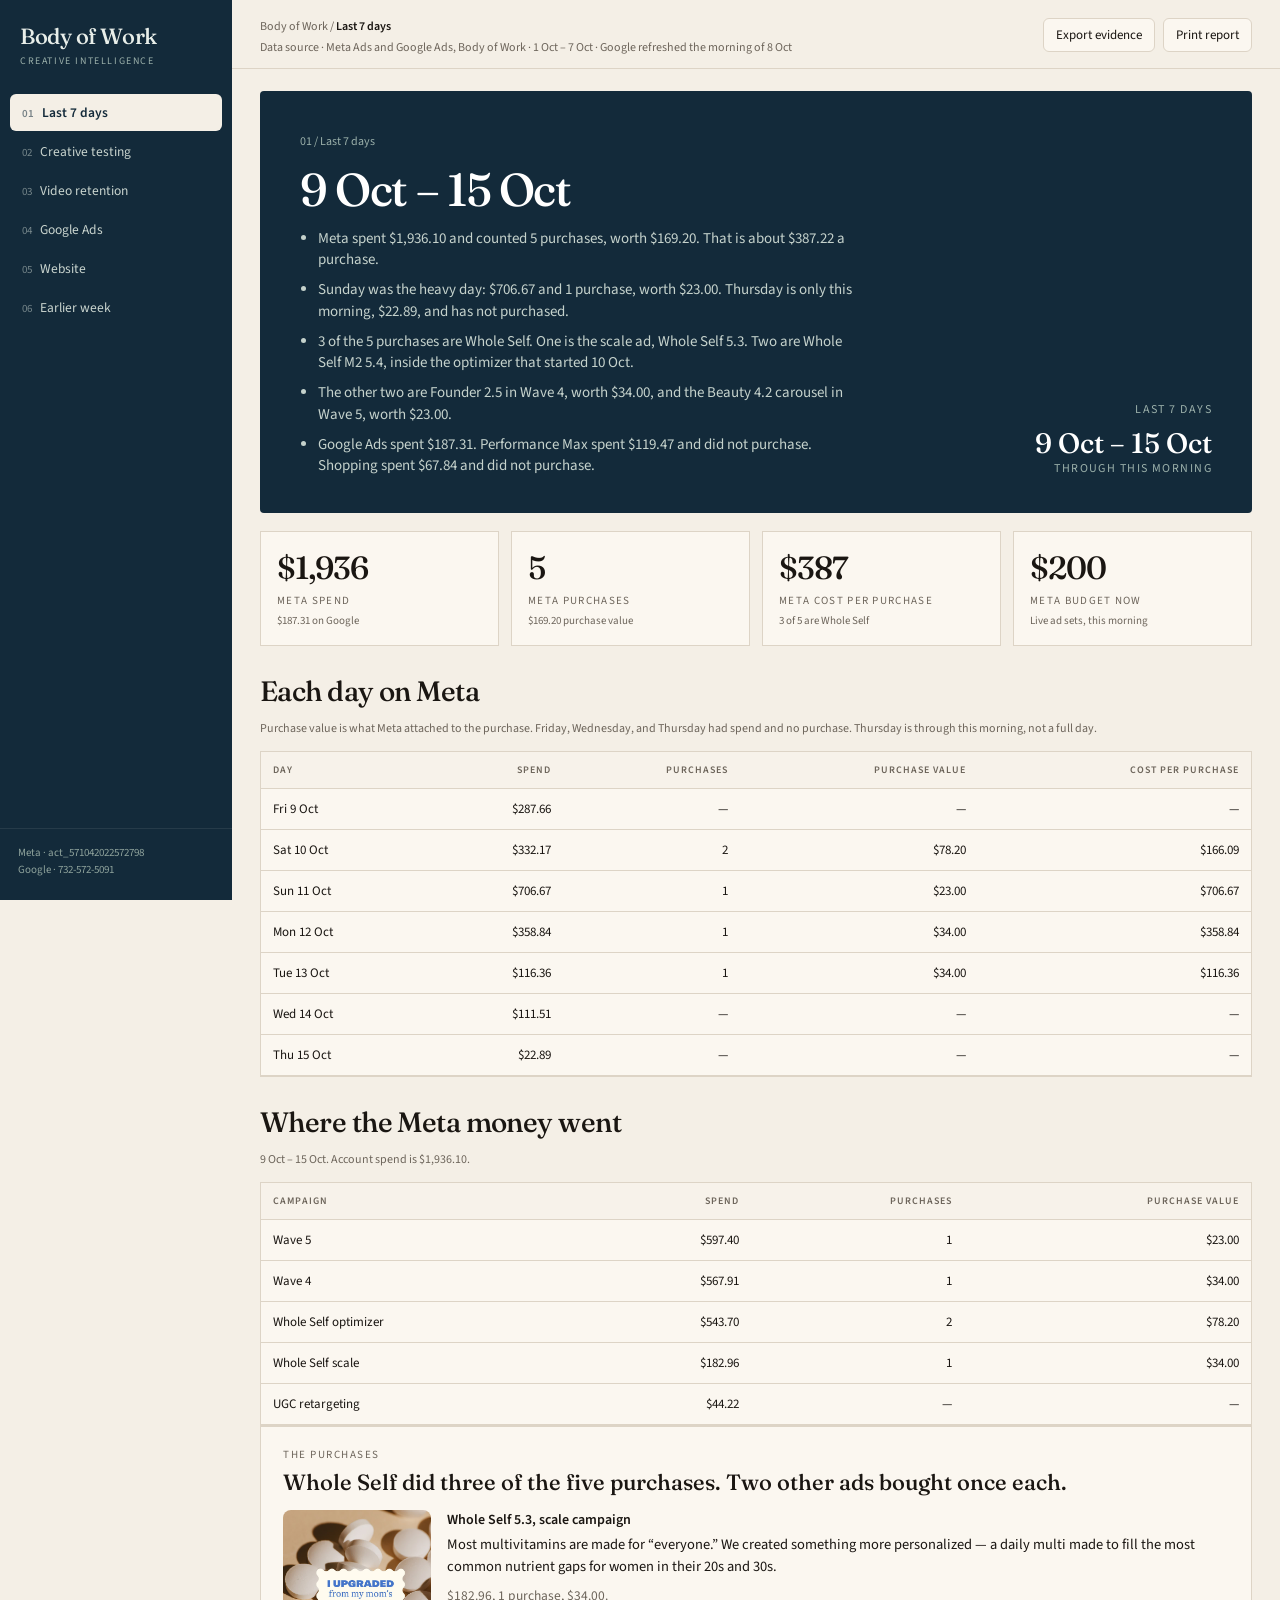
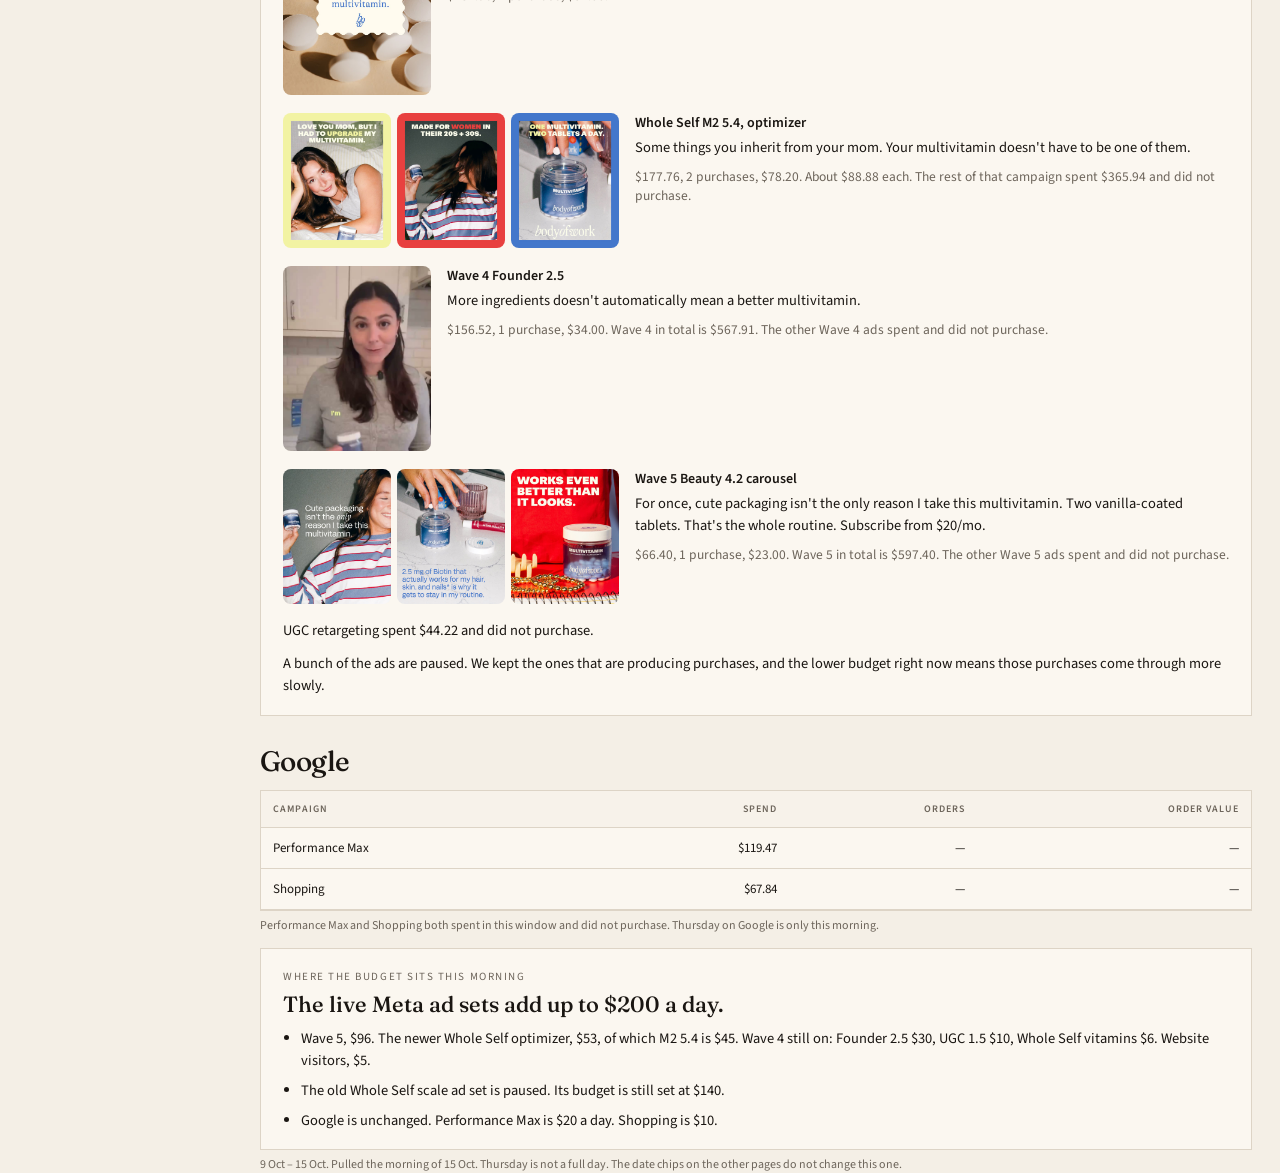
==== index.html @ 04e2803b "Refresh the live dashboard through 2026-10-17. Co-authored-by: olgaleym <olgaleym@gmail.com>" ====
<!DOCTYPE html>
<html lang="en">
<head>
  <meta charset="UTF-8" />
  <meta name="viewport" content="width=device-width, initial-scale=1" />
  <title>Body of Work · Creative Intelligence</title>
  <meta http-equiv="Cache-Control" content="no-cache, no-store, must-revalidate" />
  <meta http-equiv="Pragma" content="no-cache" />
  <link rel="preconnect" href="https://fonts.googleapis.com" />
  <link rel="preconnect" href="https://fonts.gstatic.com" crossorigin />
  <link href="https://fonts.googleapis.com/css2?family=Fraunces:opsz,wght@9..144,400;9..144,500;9..144,600&family=Source+Sans+3:wght@400;500;600;700&display=swap" rel="stylesheet" />
  <link rel="stylesheet" href="styles.css?v=20261017a" />
</head>
<body>
  <aside class="sidebar">
    <div class="brand">
      <div class="mark">Body of Work</div>
      <div class="sub">Creative intelligence</div>
    </div>
    <nav class="nav" id="nav"></nav>
    <div class="sidebar-foot">
      Meta · act_571042022572798<br />
      Google · 732-572-5091
    </div>
  </aside>
  <div class="shell">
    <header class="topbar">
      <div>
        <div class="crumb">Body of Work / <strong id="crumb">Creative Intelligence</strong></div>
        <div class="meta-line" id="metaLine"></div>
      </div>
      <div class="top-actions">
        <div class="periods" id="periods"></div>
        <div class="custom-range hidden" id="customRange">
          <input type="date" id="fromDate" />
          <span>to</span>
          <input type="date" id="toDate" />
        </div>
        <button class="btn" id="exportBtn">Export evidence</button>
        <button class="btn" onclick="window.print()">Print report</button>
      </div>
    </header>
    <div class="stage">
      <main class="content" id="page"><p class="lede">Loading the last 7 days…</p></main>
      <aside class="inspector" id="inspector"></aside>
    </div>
  </div>
  <script src="app.js?v=20261017a"></script>
</body>
</html>
---- styles.css ----
:root {
  --bg: #f4efe6;
  --bg-2: #ebe4d8;
  --paper: #fbf7f0;
  --navy: #132a3a;
  --navy-2: #1b3a4e;
  --ink: #1a1612;
  --muted: #6d655b;
  --line: #ddd4c6;
  --green: #d7ead9;
  --green-ink: #215c38;
  --gold: #c4a36a;
  --warn: #f0e2c4;
  --warn-ink: #7a5a18;
  --danger: #ead7d2;
  --accent: #2c6a56;
  --sidebar: 232px;
  --inspector: 340px;
  --serif: "Fraunces", "Iowan Old Style", Georgia, serif;
  --sans: "Source Sans 3", "Avenir Next", "Segoe UI", sans-serif;
}

* { box-sizing: border-box; }
html, body { margin: 0; height: 100%; }
body {
  font-family: var(--sans);
  color: var(--ink);
  background: var(--bg);
  display: flex;
  min-height: 100%;
}

button, input, select { font-family: inherit; }

.sidebar {
  width: var(--sidebar);
  background: var(--navy);
  color: #e8eee9;
  display: flex;
  flex-direction: column;
  flex-shrink: 0;
  min-height: 100vh;
  position: sticky;
  top: 0;
}
.brand { padding: 22px 20px 18px; }
.brand .mark {
  font-family: var(--serif);
  font-size: 22px;
  font-weight: 500;
  letter-spacing: -0.02em;
}
.brand .sub {
  margin-top: 4px;
  font-size: 10px;
  letter-spacing: 0.16em;
  text-transform: uppercase;
  color: #9bb0aa;
}
.nav { display: flex; flex-direction: column; padding: 8px 10px; gap: 2px; }
.nav button {
  appearance: none;
  background: transparent;
  border: 0;
  color: #c9d4ce;
  text-align: left;
  padding: 9px 12px;
  border-radius: 6px;
  font-size: 13.5px;
  cursor: pointer;
}
.nav button:hover { background: rgba(255,255,255,0.06); color: #fff; }
.nav button.active { background: #f4efe6; color: var(--navy); font-weight: 600; }
.nav .num { opacity: 0.55; margin-right: 8px; font-size: 11px; }
.sidebar-foot {
  margin-top: auto;
  padding: 16px 18px 22px;
  font-size: 11px;
  color: #8fa39c;
  line-height: 1.5;
  border-top: 1px solid rgba(255,255,255,0.08);
}

.shell { flex: 1; min-width: 0; display: flex; flex-direction: column; }
.topbar {
  display: flex;
  align-items: flex-start;
  justify-content: space-between;
  gap: 16px;
  padding: 18px 28px 12px;
  border-bottom: 1px solid var(--line);
  background: var(--bg);
  position: sticky;
  top: 0;
  z-index: 5;
}
.crumb { font-size: 12px; color: var(--muted); }
.crumb strong { color: var(--ink); font-weight: 600; }
.meta-line { margin-top: 4px; font-size: 12px; color: var(--muted); }
.top-actions { display: flex; gap: 8px; align-items: center; flex-wrap: wrap; justify-content: flex-end; }
.btn {
  border: 1px solid var(--line);
  background: var(--paper);
  color: var(--ink);
  padding: 7px 12px;
  border-radius: 6px;
  font-size: 13px;
  cursor: pointer;
}
.btn:hover { background: #fff; }
.btn.primary { background: var(--navy); color: #f4efe6; border-color: var(--navy); }
.btn.primary:hover { background: var(--navy-2); }

.periods { display: flex; gap: 6px; flex-wrap: wrap; align-items: center; }
.chip {
  border: 1px solid var(--line);
  background: transparent;
  color: var(--muted);
  padding: 5px 10px;
  border-radius: 999px;
  font-size: 12px;
  cursor: pointer;
}
.chip.active { background: var(--navy); color: #f4efe6; border-color: var(--navy); }
.custom-range { display: flex; gap: 6px; align-items: center; }
.custom-range input[type="date"] {
  border: 1px solid var(--line);
  background: var(--paper);
  padding: 4px 8px;
  border-radius: 6px;
  font-size: 12px;
}
.custom-range.hidden { display: none; }

.stage { display: flex; flex: 1; min-height: 0; }
.content { flex: 1; min-width: 0; padding: 22px 28px 64px; }
.inspector {
  width: var(--inspector);
  flex-shrink: 0;
  border-left: 1px solid var(--line);
  background: var(--paper);
  padding: 18px 16px 32px;
  display: none;
}
.inspector.open { display: block; overflow-y: auto; }
.inspector .media-video {
  width: 100%;
  aspect-ratio: 4 / 5;
  height: auto;
  object-fit: contain;
  border: 0;
  border-radius: 8px;
  background: #111;
  margin: 0 0 12px;
  display: block;
}
.inspector .media-still {
  width: 100%;
  height: auto;
  display: block;
  border-radius: 8px;
  margin: 0 0 8px;
  background: #111;
}
.inspector h3 { font-family: var(--serif); font-weight: 500; margin: 0 0 8px; font-size: 22px; }
.inspector .preview {
  width: 100%;
  aspect-ratio: 4/5;
  object-fit: cover;
  border-radius: 8px;
  background: var(--bg-2);
  margin-bottom: 12px;
}
.inspector .preview-frame {
  width: 100%;
  height: 480px;
  border: 0;
  border-radius: 8px;
  background: #111;
  margin-bottom: 12px;
}
.kvs { display: grid; grid-template-columns: 1fr 1fr; gap: 10px 12px; margin: 12px 0 16px; }
.kvs div { font-size: 12px; color: var(--muted); }
.kvs strong { display: block; color: var(--ink); font-size: 16px; font-weight: 600; margin-top: 2px; }
.close-x { float: right; border: 0; background: none; cursor: pointer; color: var(--muted); font-size: 18px; }

h1 {
  font-family: var(--serif);
  font-weight: 500;
  font-size: 42px;
  line-height: 1.12;
  letter-spacing: -0.03em;
  margin: 8px 0 10px;
}
h2 {
  font-family: var(--serif);
  font-weight: 500;
  font-size: 28px;
  margin: 28px 0 12px;
  letter-spacing: -0.02em;
}
h3 { font-size: 15px; margin: 0 0 8px; }
.lede { font-size: 16px; color: var(--muted); max-width: 640px; line-height: 1.5; }
.caption { font-size: 12px; color: var(--muted); margin: 6px 0 14px; }
.k {
  font-size: 11px;
  letter-spacing: 0.14em;
  text-transform: uppercase;
  color: var(--muted);
  margin-bottom: 6px;
}

.hero {
  background: var(--navy);
  color: #f4efe6;
  padding: 36px 40px;
  border-radius: 4px;
  display: grid;
  grid-template-columns: 1.5fr 0.9fr;
  gap: 24px;
  align-items: end;
}
.hero h1 { color: #fff; font-size: 46px; margin: 0 0 12px; }
.hero p { color: #c5d2cc; margin: 0; max-width: 520px; }
.hero ul { margin: 0; padding-left: 18px; max-width: 560px; }
.hero li { color: #c5d2cc; margin: 0 0 8px; font-size: 15px; line-height: 1.45; }
.hero li:last-child { margin-bottom: 0; }
.hero .when { text-align: right; font-size: 12px; letter-spacing: 0.12em; text-transform: uppercase; color: #9bb0aa; }
.hero .when b { display: block; font-family: var(--serif); font-size: 28px; letter-spacing: 0; text-transform: none; color: #fff; font-weight: 500; margin-top: 8px; }

.kpi-row {
  display: grid;
  grid-template-columns: repeat(5, 1fr);
  gap: 0;
  border-bottom: 1px solid var(--line);
  margin: 8px 0 22px;
}
.kpi-row.six { grid-template-columns: repeat(6, 1fr); }
.kpi.muted .v { color: var(--muted); }
.kpi { padding: 18px 8px 16px 0; }
.kpi .v { font-size: 28px; font-weight: 500; letter-spacing: -0.03em; }
.kpi .l { font-size: 11px; letter-spacing: 0.12em; text-transform: uppercase; color: var(--muted); margin-top: 4px; }

.score-grid {
  display: grid;
  grid-template-columns: repeat(4, 1fr);
  gap: 12px;
  margin: 18px 0 28px;
}
.test-grid { display: grid; grid-template-columns: repeat(5, minmax(0, 1fr)); gap: 10px; margin: 8px 0 28px; }
.test-card { background: var(--paper); border: 1px solid var(--line); cursor: pointer; }
.test-card.paused { opacity: 0.78; }
.test-card .thumb { width: 100%; height: 148px; object-fit: cover; display: block; background: var(--bg-2); }
.test-body { padding: 12px 12px 14px; }
.test-card .flag { font-size: 10px; letter-spacing: 0.14em; text-transform: uppercase; color: var(--muted); }
.test-card h3 { font-family: var(--serif); font-size: 18px; font-weight: 500; margin: 4px 0 2px; }
.test-card .sub { font-size: 12px; color: var(--muted); }
.test-metrics { display: grid; grid-template-columns: repeat(3, 1fr); gap: 6px; margin-top: 10px; }
.test-metrics b { display: block; font-family: var(--serif); font-size: 18px; font-weight: 500; }
.test-metrics span { font-size: 10px; letter-spacing: 0.08em; text-transform: uppercase; color: var(--muted); }

.score-grid.ten { grid-template-columns: repeat(5, 1fr); }
.score-grid.funnel { grid-template-columns: repeat(4, 1fr); }
.score-grid.squares { grid-template-columns: repeat(4, minmax(0, 1fr)); gap: 10px; }
.score {
  background: var(--paper);
  border: 1px solid var(--line);
  padding: 18px 16px 16px;
  min-height: 96px;
}
.score-grid.squares .score {
  aspect-ratio: 1;
  min-height: 0;
  display: flex;
  flex-direction: column;
  justify-content: center;
  padding: 16px 16px 18px;
}
.score-grid.compact { grid-template-columns: repeat(5, minmax(0, 1fr)); gap: 8px; margin: 8px 0 14px; }
.score-grid.compact.four { grid-template-columns: repeat(4, minmax(0, 1fr)); }
.score-grid.compact .score { aspect-ratio: auto; min-height: 0; padding: 10px 12px 11px; }
.score-grid.compact .v { font-size: 22px; }
.score-grid.compact .l { margin-top: 4px; letter-spacing: 0.08em; }
.score-grid.compact .h { margin-top: 3px; }
.band { margin-top: 4px; }
.band h3 {
  font-family: var(--sans);
  font-size: 12px;
  font-weight: 600;
  letter-spacing: 0.14em;
  text-transform: uppercase;
  color: var(--muted);
  margin: 0;
}
.score .v { font-family: var(--serif); font-size: 32px; font-weight: 500; letter-spacing: -0.03em; line-height: 1.1; }
.score .l { font-size: 11px; letter-spacing: 0.12em; text-transform: uppercase; color: var(--muted); margin-top: 8px; }
.score .h { font-size: 11px; color: var(--muted); margin-top: 6px; line-height: 1.35; }
.score.muted .v { color: var(--muted); }

.flow { display: grid; gap: 10px; margin: 8px 0 28px; }
.flow-top { display: grid; grid-template-columns: 1fr 1fr 1.35fr; gap: 10px; }
.flow-card {
  background: var(--paper);
  border: 1px solid var(--line);
  padding: 18px 18px 16px;
  min-height: 210px;
  display: flex;
  flex-direction: column;
}
.flow-card .step {
  font-family: var(--serif);
  font-size: 28px;
  line-height: 1;
  color: var(--accent);
}
.flow-card h3 {
  font-family: var(--serif);
  font-size: 22px;
  font-weight: 500;
  margin: 10px 0 8px;
}
.flow-card > p { margin: 0; font-size: 14.5px; line-height: 1.45; }
.pills { display: flex; flex-direction: column; gap: 8px; margin-top: 14px; }
.pill {
  background: var(--bg);
  border: 1px solid var(--line);
  padding: 8px 10px 9px;
  font-size: 14px;
  line-height: 1.3;
}
.pill b {
  display: block;
  font-size: 10px;
  letter-spacing: 0.12em;
  text-transform: uppercase;
  color: var(--muted);
  font-weight: 600;
  margin-bottom: 2px;
}
.pill span, .camp-list span {
  display: block;
  font-family: ui-monospace, SFMono-Regular, Menlo, monospace;
  font-size: 11px;
  line-height: 1.4;
  word-break: break-word;
}
.camp-list { list-style: none; margin: 14px 0 0; padding: 0; display: flex; flex-direction: column; gap: 8px; }
.camp-list b {
  display: block;
  font-size: 10px;
  letter-spacing: 0.12em;
  text-transform: uppercase;
  color: var(--muted);
  font-weight: 600;
  margin-bottom: 2px;
}
.month-pane .camp-list b { color: #c4a36a; }
.month-pane .camp-list span { color: #f4efe6; }
.flow-card.sales { min-height: 0; }
.month-split { display: grid; grid-template-columns: 1fr 1fr; gap: 10px; margin-top: 16px; }
.month-pane { background: var(--navy); color: #f4efe6; padding: 18px 18px 16px; min-height: 180px; }
.month-pane .k { font-size: 11px; letter-spacing: 0.14em; text-transform: uppercase; color: #c4a36a; }
.month-pane h4 { font-family: var(--serif); font-size: 26px; font-weight: 500; margin: 6px 0 8px; }
.month-pane p { margin: 0; color: #e4ece8; font-size: 14.5px; line-height: 1.5; }
.month-pane.now { outline: 2px solid var(--gold); outline-offset: -2px; }

.insight-block { margin: 8px 0 28px; }
.insight-grid { display: grid; grid-template-columns: 1fr 1fr; gap: 16px; }
.insight {
  background: var(--paper);
  border: 1px solid var(--line);
  padding: 20px 22px 18px;
}
.insight.wide { grid-column: 1 / -1; }
.insight h3 {
  font-family: var(--serif);
  font-size: 22px;
  font-weight: 500;
  margin: 0 0 10px;
}
.insight p { margin: 0 0 10px; color: var(--ink); font-size: 14.5px; line-height: 1.55; }
.insight p:last-child { margin-bottom: 0; }
.insight .k { font-size: 11px; letter-spacing: 0.14em; text-transform: uppercase; color: var(--muted); margin-bottom: 6px; }
.insight ul { margin: 0; padding-left: 18px; }
.insight li { margin: 0 0 8px; font-size: 14.5px; line-height: 1.5; color: var(--ink); }
.insight li:last-child { margin-bottom: 0; }
.buy-list { display: flex; flex-direction: column; gap: 18px; margin: 14px 0 16px; }
.buy-card {
  display: grid;
  grid-template-columns: max-content minmax(0, 1fr);
  column-gap: 16px;
  align-items: start;
}
.buy-shots { display: flex; gap: 6px; }
.buy-shots img {
  width: 148px;
  max-width: 100%;
  height: auto;
  flex: 0 0 auto;
  border-radius: 8px;
  display: block;
  background: #111;
}
.buy-shots.row img { width: 108px; }
.buy-card .name { font-weight: 600; font-size: 14px; margin: 0 0 4px; }
.buy-card .copy { margin: 0 0 8px; font-size: 14.5px; line-height: 1.5; }
.buy-card .stat { margin: 0; font-size: 13.5px; line-height: 1.45; color: var(--muted); }

.signal-grid { display: grid; grid-template-columns: repeat(3, 1fr); gap: 16px; }
.signal {
  background: var(--paper);
  border: 1px solid var(--line);
  padding: 18px;
  min-height: 140px;
}
.signal .k { font-size: 11px; letter-spacing: 0.14em; text-transform: uppercase; color: var(--muted); }
.signal h3 { font-family: var(--serif); font-size: 26px; font-weight: 500; margin: 8px 0; }
.signal p { margin: 0; color: var(--muted); font-size: 14px; }

.table-wrap { overflow: auto; border: 1px solid var(--line); background: var(--paper); }
table { width: 100%; border-collapse: collapse; font-size: 13px; }
th, td { text-align: left; padding: 11px 12px; border-bottom: 1px solid var(--line); vertical-align: middle; }
th { font-size: 10px; letter-spacing: 0.1em; text-transform: uppercase; color: var(--muted); font-weight: 600; background: #f7f2ea; position: sticky; top: 0; }
td.num, th.num { text-align: right; font-variant-numeric: tabular-nums; }
tr:hover td { background: #f3eee4; }
tr.selected td { background: var(--green); }
tr { cursor: pointer; }
table.plain tr { cursor: default; }

.ad-cell { display: flex; gap: 10px; align-items: center; min-width: 220px; }
.ad-cell img, .thumb {
  width: 44px; height: 44px; object-fit: cover; border-radius: 4px; background: var(--bg-2); flex-shrink: 0;
}
.ad-cell .name, td .name { font-weight: 600; }
.ad-cell .sub, td .sub { font-size: 12px; color: var(--muted); }

.status {
  display: inline-block;
  font-size: 11px;
  padding: 3px 8px;
  border-radius: 999px;
  background: var(--bg-2);
  color: var(--muted);
  white-space: nowrap;
}
.status.promising { background: var(--green); color: var(--green-ink); }
.status.mixed { background: var(--warn); color: var(--warn-ink); }
.status.needs { background: #e4ebe8; color: #35564a; }
.status.thin { background: #ece7df; color: #7a7368; }

.age-row { display: grid; grid-template-columns: 90px 1fr 160px; gap: 12px; align-items: center; margin: 10px 0; }
.age-track { height: 28px; background: var(--bg-2); position: relative; }
.age-fill { height: 100%; background: var(--navy); }
.age-row:first-of-type .age-fill { background: var(--accent); }
.age-meta { font-size: 12px; color: var(--muted); text-align: right; }

.bundle { border: 1px solid var(--line); background: var(--paper); margin: 0 0 14px; }
.bundle-head {
  display: grid;
  grid-template-columns: 1.4fr repeat(5, 0.7fr) auto;
  gap: 8px;
  padding: 16px 18px;
  align-items: center;
  cursor: pointer;
}
.bundle-head h3 { font-family: var(--serif); font-size: 26px; font-weight: 500; margin: 0; }
.bundle-head .statv { font-size: 18px; font-weight: 600; }
.bundle-head .statl { font-size: 11px; color: var(--muted); text-transform: uppercase; letter-spacing: 0.08em; }
.bundle.conversion .bundle-head { background: var(--green); }
.bundle-body { display: none; border-top: 1px solid var(--line); }
.bundle.open .bundle-body { display: block; }

.bars { display: flex; flex-direction: column; gap: 8px; }
.sort-row {
  display: flex;
  flex-wrap: wrap;
  gap: 6px;
  align-items: center;
  margin: 4px 0 10px;
}
.sort-row select {
  border: 1px solid var(--line);
  background: var(--paper);
  color: var(--ink);
  padding: 5px 10px;
  border-radius: 6px;
  font-size: 13px;
}
.sort-label {
  font-size: 11px;
  letter-spacing: 0.12em;
  text-transform: uppercase;
  color: var(--muted);
  margin-right: 4px;
}
.bar-row { display: grid; grid-template-columns: 52px 1fr; gap: 10px; align-items: center; }
.bar-row img { width: 52px; height: 36px; object-fit: cover; border-radius: 3px; background: var(--bg-2); }
.bar-stack { display: flex; height: 18px; background: var(--bg-2); width: 100%; }
.bar-stack span { display: block; height: 100%; }
.seg-hook { background: #1f4b63; }
.seg-hold { background: #3d7a68; }
.seg-ctr { background: #c4a36a; }

.funnel { display: flex; flex-direction: column; gap: 6px; margin: 10px 0 16px; }
.funnel .frow { display: grid; grid-template-columns: 1fr auto; font-size: 12px; }
.funnel .ftrack { height: 8px; background: var(--bg-2); margin-top: 2px; grid-column: 1 / -1; }
.funnel .ffill { height: 100%; background: var(--navy); }

.ph {
  width: 44px; height: 44px; border-radius: 4px;
  background: #d9cbb8; color: #5c4e3d; display: grid; place-items: center;
  font-size: 11px; font-weight: 700; flex-shrink: 0;
}

.callout {
  border-left: 3px solid var(--accent);
  padding: 10px 14px;
  background: var(--paper);
  color: var(--muted);
  font-size: 14px;
  margin: 12px 0 20px;
}

.story { margin-top: 8px; }
.story-intro { max-width: 780px; margin: 32px 0 4px; }
.story-intro h2 {
  font-family: var(--serif);
  font-weight: 500;
  font-size: 34px;
  letter-spacing: -0.03em;
  line-height: 1.15;
  margin: 6px 0 16px;
}
.story-intro p { margin: 0 0 12px; color: var(--muted); font-size: 16px; line-height: 1.6; }
.story-intro p:last-child { margin-bottom: 0; color: var(--ink); }

.story-toc {
  display: grid;
  grid-template-columns: repeat(6, 1fr);
  gap: 0;
  margin: 8px 0 8px;
  border-top: 1px solid var(--line);
  border-bottom: 1px solid var(--line);
}
.story-toc span {
  padding: 14px 12px 14px 0;
  font-size: 12px;
  letter-spacing: 0.04em;
  color: var(--muted);
}
.story-toc span + span { border-left: 1px solid var(--line); padding-left: 14px; }
.story-toc b {
  display: block;
  font-family: var(--serif);
  font-size: 15px;
  font-weight: 500;
  color: var(--gold);
  margin-bottom: 2px;
}
.trio .cell.lead .who { color: #fff; }
.plan li::before {
  content: "–";
  color: var(--gold);
  margin-right: 10px;
}

.proof-row {
  display: grid;
  grid-template-columns: repeat(4, 1fr);
  margin: 22px 0 28px;
  border-top: 1px solid var(--line);
  border-bottom: 1px solid var(--line);
}
.proof-row.five { grid-template-columns: repeat(5, 1fr); }
.proof { padding: 20px 18px 18px 0; }
.proof + .proof { border-left: 1px solid var(--line); padding-left: 18px; }
.proof .v {
  font-family: var(--serif);
  font-size: 36px;
  font-weight: 500;
  letter-spacing: -0.03em;
  line-height: 1.05;
}
.proof .l {
  font-size: 11px;
  letter-spacing: 0.12em;
  text-transform: uppercase;
  color: var(--muted);
  margin-top: 8px;
}
.proof .n { font-size: 12px; color: var(--muted); margin-top: 5px; line-height: 1.4; }

.chapter {
  display: grid;
  grid-template-columns: 52px 1fr;
  gap: 8px 28px;
  padding: 36px 0;
  border-top: 1px solid var(--line);
}
.chapter .ch-num {
  font-family: var(--serif);
  font-size: 20px;
  color: var(--gold);
  padding-top: 6px;
}
.chapter h3 {
  font-family: var(--serif);
  font-size: 26px;
  font-weight: 500;
  letter-spacing: -0.02em;
  margin: 0 0 16px;
  max-width: 820px;
  line-height: 1.2;
}
.chapter > .ch-body > p {
  margin: 0 0 12px;
  font-size: 14.5px;
  line-height: 1.55;
  max-width: 760px;
}

.trio {
  display: grid;
  grid-template-columns: 1.2fr 1fr 1fr;
  gap: 12px;
  margin: 4px 0 16px;
}
.trio .cell {
  background: var(--paper);
  border: 1px solid var(--line);
  padding: 16px 18px 18px;
}
.trio .cell.lead {
  background: var(--navy);
  border-color: var(--navy);
  color: #f4efe6;
}
.trio .cell.lead .k { color: #9bb0aa; }
.trio .cell.lead p { color: #c5d2cc; }
.trio .who {
  font-family: var(--serif);
  font-size: 22px;
  font-weight: 500;
  margin: 4px 0 8px;
}
.trio p { margin: 0; font-size: 13.5px; line-height: 1.5; color: var(--muted); }

.place-grid {
  display: grid;
  grid-template-columns: 1fr 1fr;
  gap: 12px;
  margin: 4px 0 16px;
}
.place {
  background: var(--paper);
  border: 1px solid var(--line);
  padding: 16px 18px;
}
.place strong { display: block; font-size: 14px; margin-bottom: 6px; }
.place p { margin: 0; font-size: 13.5px; color: var(--muted); line-height: 1.5; }

.rank { margin: 4px 0 16px; }
.rank-row {
  display: grid;
  grid-template-columns: 36px 1fr;
  gap: 12px;
  padding: 13px 0;
  border-bottom: 1px solid var(--line);
}
.rank-row.lead {
  background: var(--paper);
  border: 1px solid var(--line);
  padding: 16px 18px;
  margin-bottom: 6px;
}
.rank-row .rn { font-family: var(--serif); font-size: 18px; color: var(--gold); }
.rank-row h4 { margin: 0 0 4px; font-size: 15px; font-weight: 600; }
.rank-row p { margin: 0; font-size: 13.5px; color: var(--muted); line-height: 1.5; }

.exec {
  display: grid;
  grid-template-columns: 1fr 1fr;
  gap: 12px;
  margin: 4px 0 16px;
}
.exec .cell {
  background: var(--paper);
  border: 1px solid var(--line);
  padding: 16px 18px;
}
.exec .k { margin-bottom: 4px; }
.exec .quote {
  font-family: var(--serif);
  font-size: 18px;
  font-weight: 500;
  margin: 4px 0 0;
  line-height: 1.3;
}

.funnel-facts {
  display: grid;
  grid-template-columns: repeat(4, 1fr);
  gap: 8px 16px;
  margin: 4px 0 16px;
  padding: 8px 0 4px;
}
.funnel-facts .v {
  font-family: var(--serif);
  font-size: 28px;
  font-weight: 500;
  letter-spacing: -0.03em;
}
.funnel-facts .l {
  font-size: 11px;
  letter-spacing: 0.1em;
  text-transform: uppercase;
  color: var(--muted);
  margin-top: 4px;
  line-height: 1.35;
}

.plan {
  display: grid;
  grid-template-columns: 1fr 1fr;
  grid-template-rows: repeat(4, auto);
  grid-auto-flow: column;
  gap: 0 32px;
  margin: 0;
  padding: 0;
  list-style: none;
}
.plan li {
  padding: 12px 0;
  border-bottom: 1px solid var(--line);
  font-size: 14.5px;
  line-height: 1.5;
}

.achieve {
  border-left: 3px solid var(--accent);
  background: var(--green);
  color: var(--green-ink);
  padding: 12px 16px;
  font-size: 13.5px;
  line-height: 1.5;
}
.achieve strong { font-weight: 600; }

.takeaway {
  background: var(--navy);
  color: #f4efe6;
  padding: 32px 36px;
  margin-top: 28px;
  border-radius: 4px;
}
.takeaway .k { color: #9bb0aa; }
.takeaway h3 {
  font-family: var(--serif);
  font-size: 28px;
  font-weight: 500;
  color: #fff;
  margin: 8px 0 12px;
  max-width: 720px;
  line-height: 1.2;
}
.takeaway p { margin: 0; color: #c5d2cc; max-width: 740px; font-size: 15px; line-height: 1.55; }

@media (max-width: 1100px) {
  .kpi-row, .signal-grid, .score-grid, .insight-grid, .flow-top, .month-split, .bundle-head,
  .proof-row, .place-grid, .exec, .funnel-facts, .plan, .story-toc { grid-template-columns: 1fr 1fr; }
  .story-toc span + span { border-left: 0; padding-left: 0; border-top: 1px solid var(--line); }
  .plan { grid-template-rows: none; grid-auto-flow: row; }
  .trio { grid-template-columns: 1fr; }
  .chapter { grid-template-columns: 1fr; gap: 4px; }
  .hero { grid-template-columns: 1fr; }
  .hero .when { text-align: left; }
  .inspector { display: none !important; }
}

@media (max-width: 720px) {
  .proof-row, .trio, .place-grid, .exec, .funnel-facts, .plan, .score-grid, .flow-top, .month-split, .story-toc { grid-template-columns: 1fr; }
  .score-grid.squares, .score-grid.compact, .score-grid.compact.four, .test-grid { grid-template-columns: 1fr 1fr; }
  .flow-card, .month-pane { min-height: 0; }
  .proof + .proof { border-left: 0; padding-left: 0; border-top: 1px solid var(--line); }
  .creative-card, .buy-card { grid-template-columns: 1fr; }
  .buy-shots { flex-wrap: wrap; }
  .buy-shots img, .buy-shots.row img { width: 108px; }
  .creative-media iframe.preview-frame { width: 100%; max-width: 280px; }
}

.periods.is-locked { display: none; }

.wave-section { margin: 8px 0 36px; }
.wave-head {
  display: flex;
  justify-content: space-between;
  gap: 24px;
  align-items: flex-end;
  padding: 8px 0 14px;
  border-bottom: 1px solid var(--line);
}
.wave-head h2 { margin: 0 0 6px; }
.wave-head .caption { margin: 0 0 4px; }
.wave-kpis { display: flex; gap: 22px; flex-shrink: 0; }
.wave-kpis .v { font-size: 20px; font-weight: 600; font-variant-numeric: tabular-nums; }
.wave-kpis .l { font-size: 11px; letter-spacing: 0.08em; text-transform: uppercase; color: var(--muted); }
.creative-card {
  display: grid;
  grid-template-columns: 220px 1fr;
  gap: 22px;
  padding: 22px 0;
  border-bottom: 1px solid var(--line);
  cursor: pointer;
}
.creative-card:hover { background: #f7f2ea; }
.creative-media iframe.preview-frame {
  width: 220px;
  height: 390px;
  margin: 0;
  display: block;
  background: #111;
}
.card-kicker { display: flex; gap: 10px; align-items: center; margin-bottom: 8px; }
.card-kicker .caption { margin: 0; }
.creative-card h3 {
  font-family: var(--serif);
  font-weight: 500;
  font-size: 28px;
  margin: 0;
}
.card-title { margin-top: 4px; font-size: 13px; color: var(--muted); }
.creative-card .copy {
  font-size: 15.5px;
  line-height: 1.5;
  margin: 10px 0 16px;
  max-width: 62ch;
}
.fact-grid { display: flex; flex-wrap: wrap; gap: 14px 22px; }
.fact-grid .v { font-weight: 600; font-variant-numeric: tabular-nums; font-size: 15px; }
.fact-grid .l { font-size: 11px; letter-spacing: 0.08em; text-transform: uppercase; color: var(--muted); margin-top: 2px; }

@media (max-width: 860px) {
  .wave-head { flex-direction: column; align-items: flex-start; }
  .creative-card { grid-template-columns: 1fr; }
}
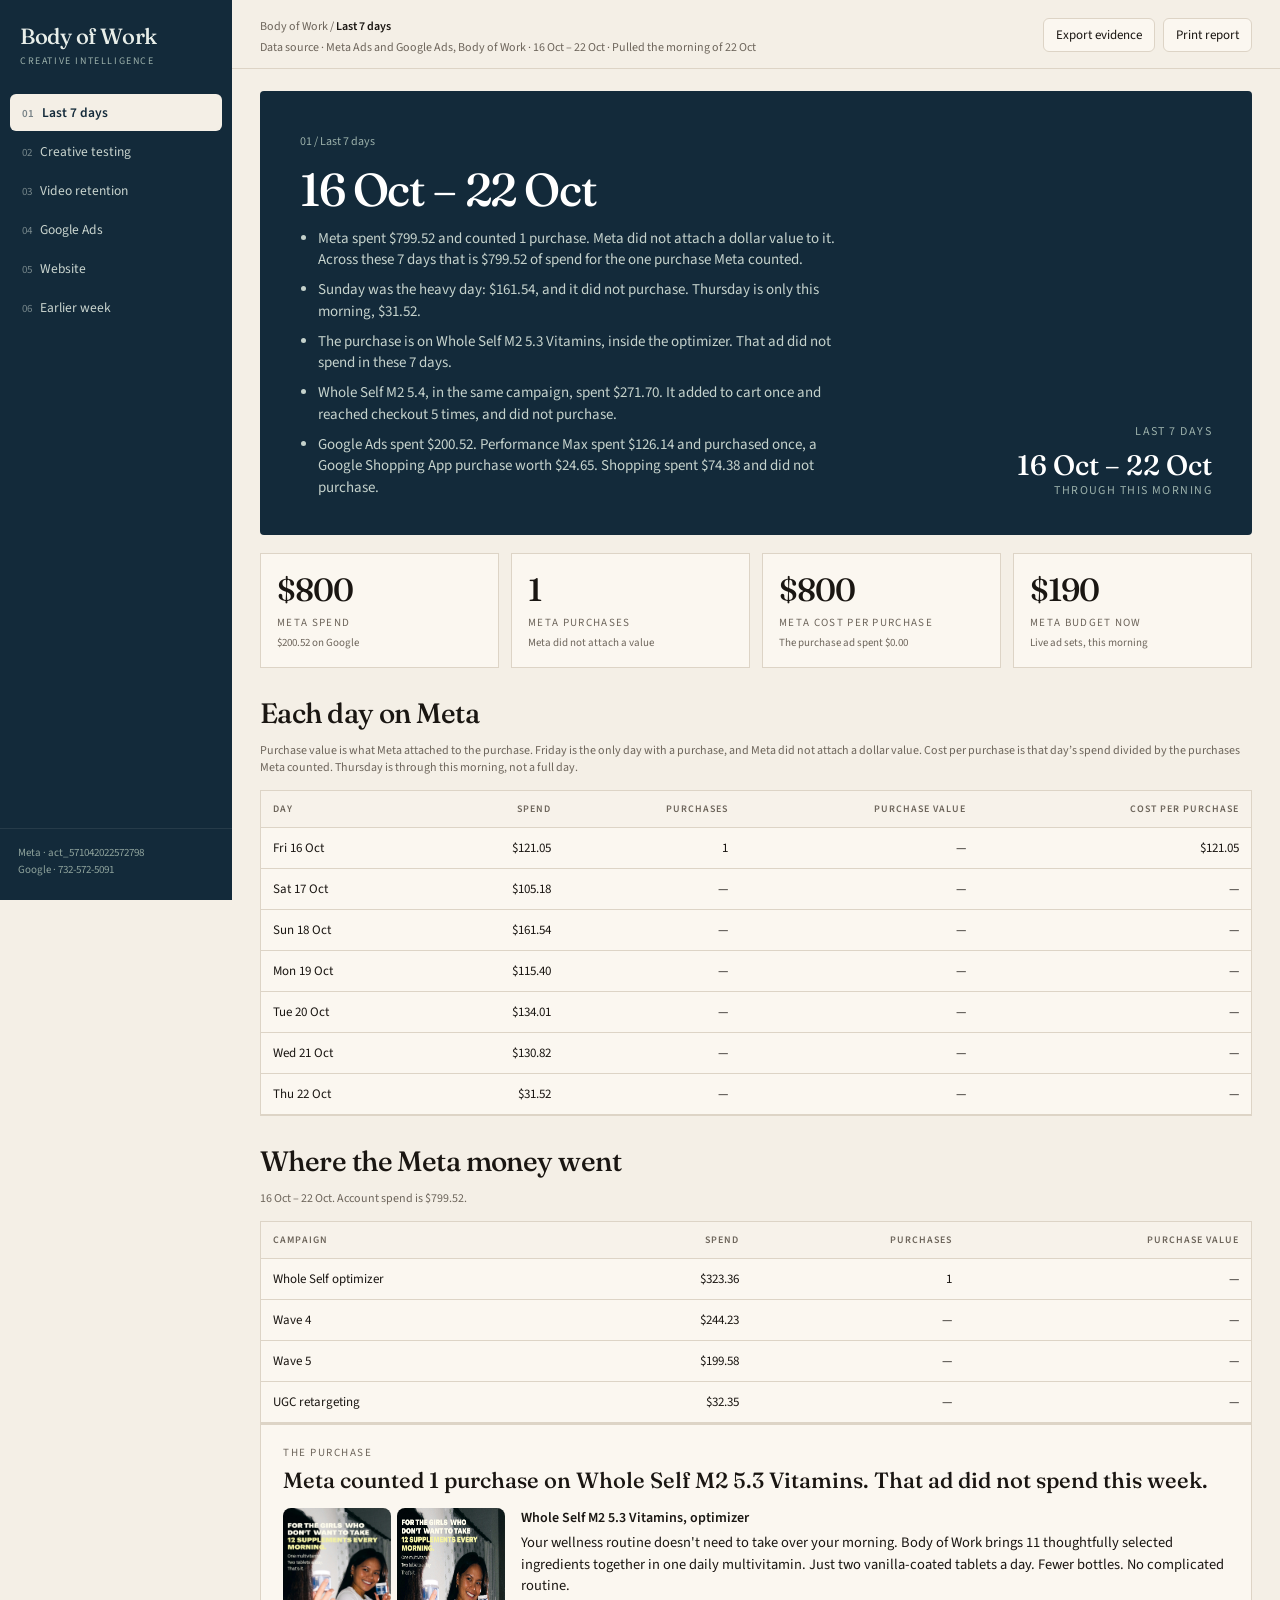
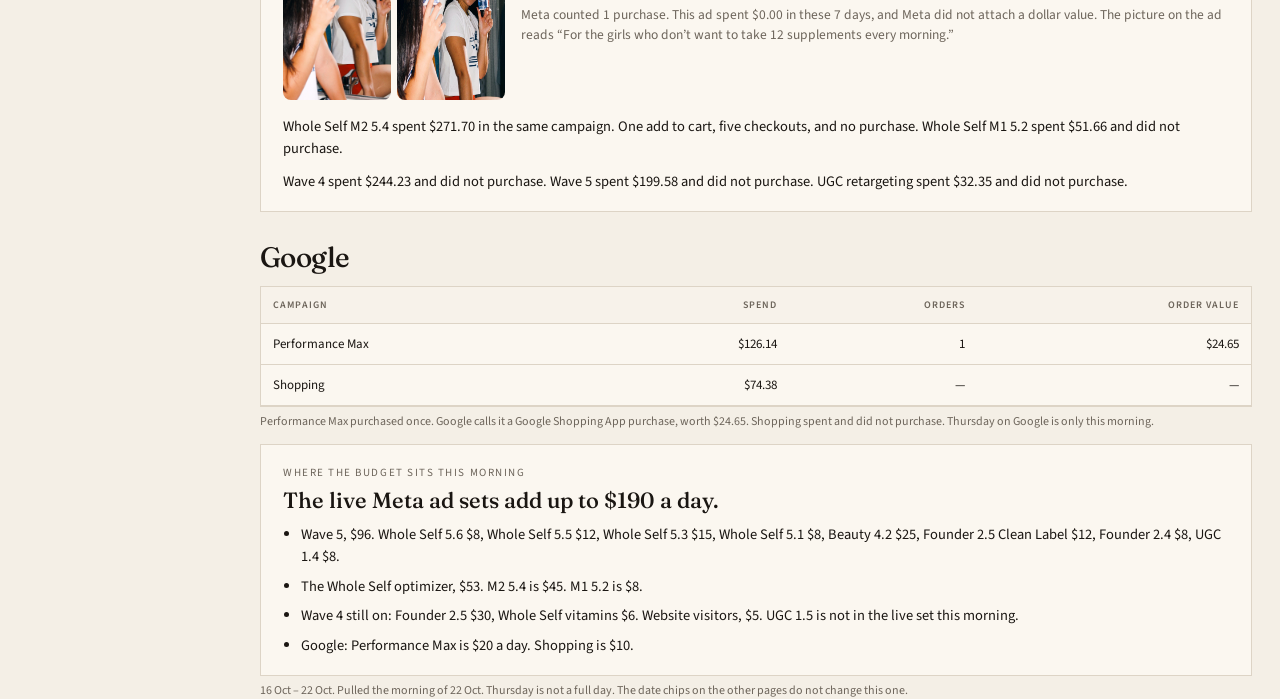
==== commit 8335e0c3: "Move the first page to 16–22 Oct, including this morning. Co-authored-by: Cursor <cursoragent@cursor" ====
--- a/index.html
+++ b/index.html
@@ -9,7 +9,7 @@
   <link rel="preconnect" href="https://fonts.googleapis.com" />
   <link rel="preconnect" href="https://fonts.gstatic.com" crossorigin />
   <link href="https://fonts.googleapis.com/css2?family=Fraunces:opsz,wght@9..144,400;9..144,500;9..144,600&family=Source+Sans+3:wght@400;500;600;700&display=swap" rel="stylesheet" />
-  <link rel="stylesheet" href="styles.css?v=20261017a" />
+  <link rel="stylesheet" href="styles.css?v=20261015e" />
 </head>
 <body>
   <aside class="sidebar">
@@ -45,6 +45,6 @@
       <aside class="inspector" id="inspector"></aside>
     </div>
   </div>
-  <script src="app.js?v=20261017a"></script>
+  <script src="app.js?v=20261022a"></script>
 </body>
 </html>
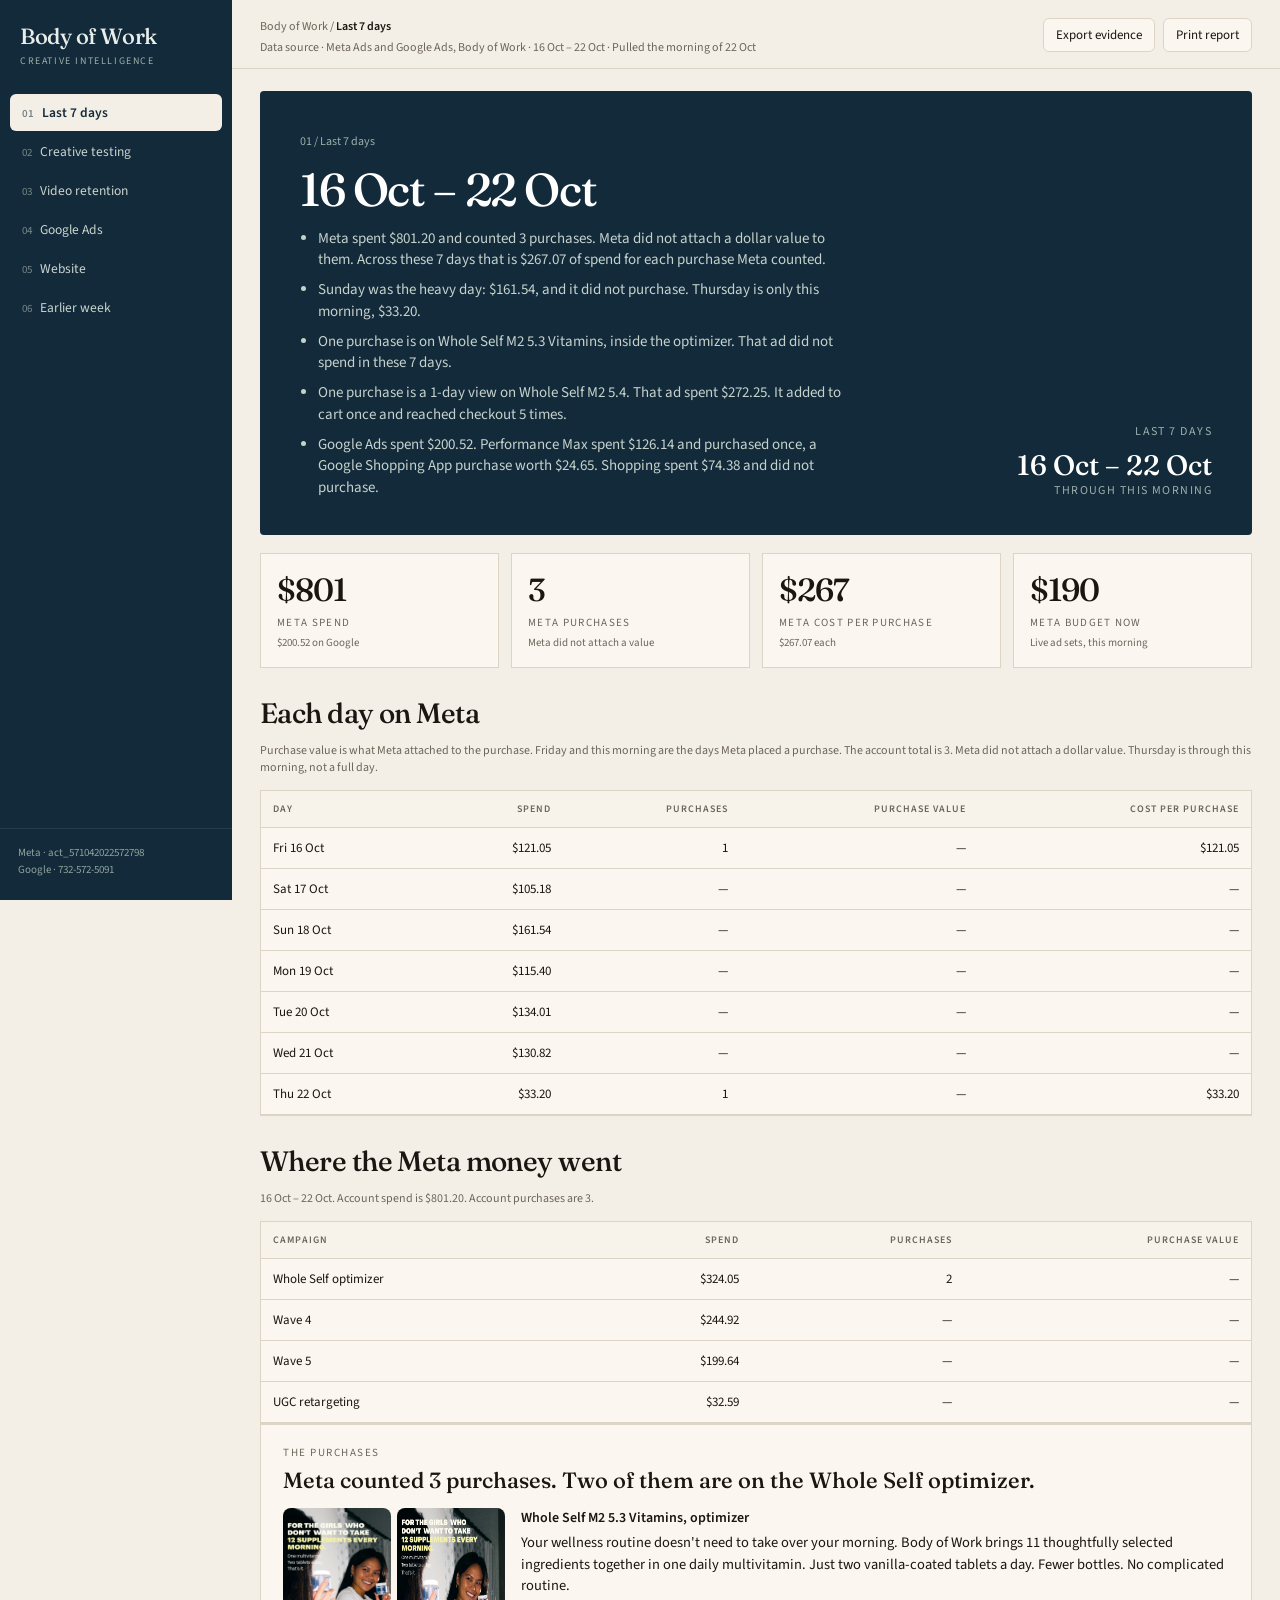
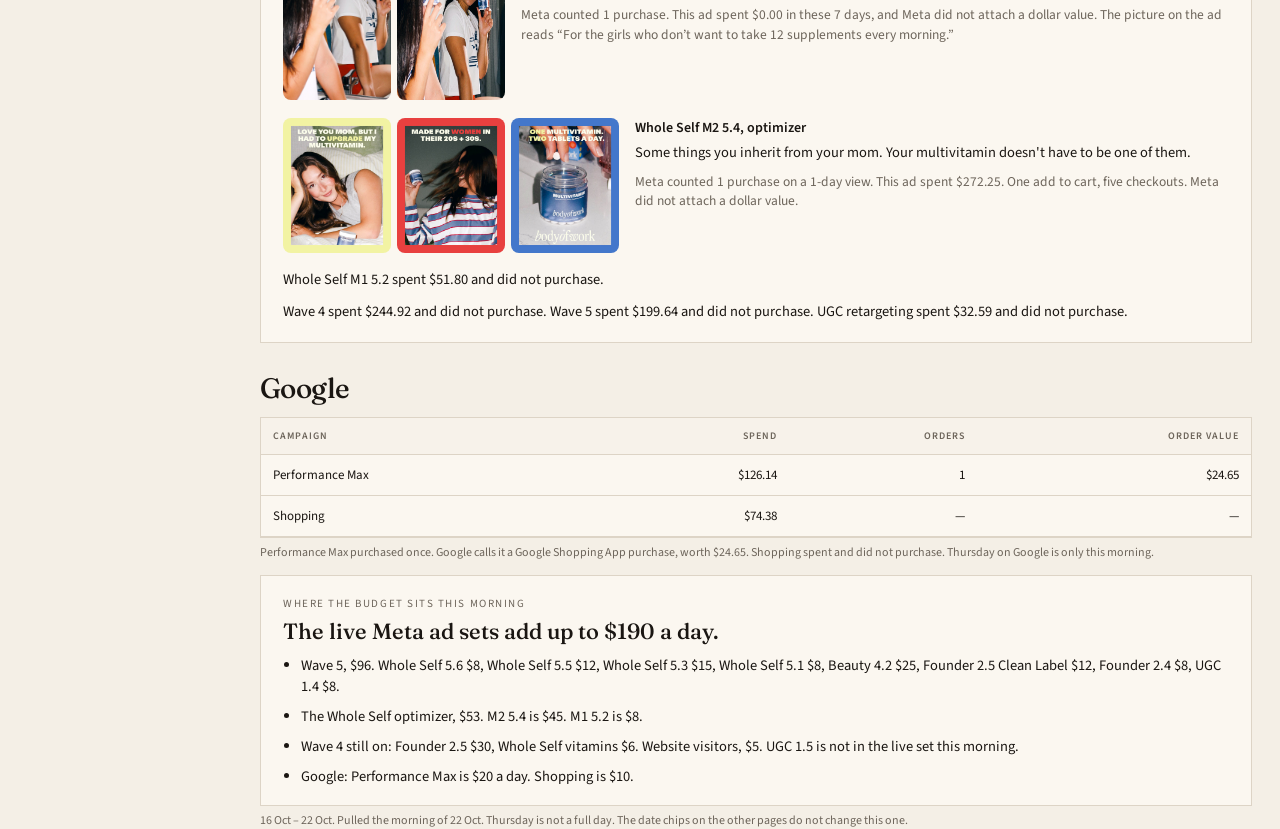
==== commit 52e35e09: "Put 3 Meta purchases on the 16–22 Oct first page. Co-authored-by: Cursor <cursoragent@cursor.com>" ====
--- a/index.html
+++ b/index.html
@@ -9,7 +9,7 @@
   <link rel="preconnect" href="https://fonts.googleapis.com" />
   <link rel="preconnect" href="https://fonts.gstatic.com" crossorigin />
   <link href="https://fonts.googleapis.com/css2?family=Fraunces:opsz,wght@9..144,400;9..144,500;9..144,600&family=Source+Sans+3:wght@400;500;600;700&display=swap" rel="stylesheet" />
-  <link rel="stylesheet" href="styles.css?v=20261015e" />
+  <link rel="stylesheet" href="styles.css?v=20261021a" />
 </head>
 <body>
   <aside class="sidebar">
@@ -45,6 +45,6 @@
       <aside class="inspector" id="inspector"></aside>
     </div>
   </div>
-  <script src="app.js?v=20261022a"></script>
+  <script src="app.js?v=20261022b"></script>
 </body>
 </html>
